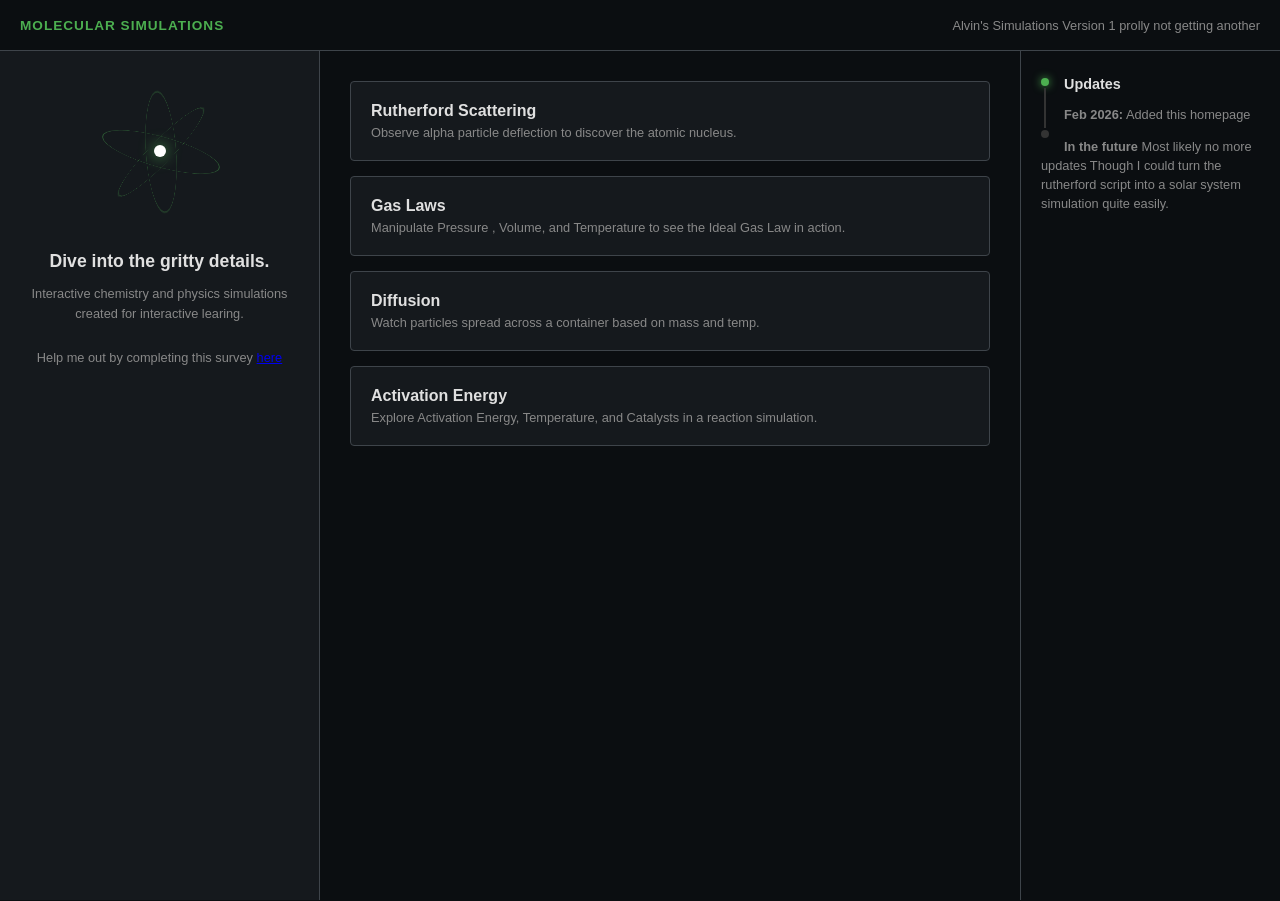
==== index.html @ 952d2d67 "Add files via upload" ====
<!DOCTYPE html>
<html lang="en">
<head>
    <meta charset="UTF-8">
    <meta name="viewport" content="width=device-width, initial-scale=1.0">
    <title>Molecular Simulations | Home</title>
    <link rel="stylesheet" href="css/New_Global_Style_sheet.css">
    <link rel="stylesheet" href="css/homepage_needed_css_and_i_was_too_lazy_to_use_the_global_stylesheet_so_i_made_another.css">
</head>
<body>
    <header>
        <div class="header-left">
            
            <div class="header-title" style="color: var(--accent-green);">MOLECULAR SIMULATIONS</div>
        </div>
        <div class="about-link">Alvin's Simulations Version 1 prolly not getting another</div>
    </header>

    <main class="home-container">
        <section class="hero-sidebar">
            <div class="atom-logo">
                <div class="nucleus-core"></div>
                <div class="electron-orbit orbit-1"></div>
                <div class="electron-orbit orbit-2"></div>
                <div class="electron-orbit orbit-3"></div>
            </div>
            <div class="hero-text">
                <h2>Dive into the gritty details.</h2>
                <p>Interactive chemistry and physics simulations created for interactive learing.</p>
                

                <p>Help me out by completing this survey <a href="https://docs.google.com/forms/d/e/1FAIpQLSfErrPiZkhOVlz86d4ylqI7jY0O-umaavbJKGQxiSGO2myeWA/viewform?usp=publish-editor target="_blank">here</a></p>
            </div>
        </section>

        <section class="sim-selection">
            <a href="/Simulations/ruther_2.html" class="sim-card">
                <div class="sim-info">
                    <h3>Rutherford Scattering</h3>
                    <p>Observe alpha particle deflection to discover the atomic nucleus.</p>
                </div>
                <div class="sim-preview rutherford-bg"></div>
            </a>

            <a href="/Simulations/gas_laws.html" class="sim-card">
                <div class="sim-info">
                    <h3>Gas Laws</h3>
                    <p>Manipulate Pressure , Volume, and Temperature to see the Ideal Gas Law in action.</p>
                </div>
                <div class="sim-preview gas-bg"></div>
            </a>

            <a href="/Simulations/diffusion.html" class="sim-card">
                <div class="sim-info">
                    <h3>Diffusion</h3>
                    <p>Watch particles spread across a container based on mass and temp.</p>
                </div>
                <div class="sim-preview diffusion-bg"></div>
            </a>

            <a href="/Simulations/test.html" class="sim-card">
                <div class="sim-info">
                    <h3>Activation Energy</h3>
                    <p>Explore Activation Energy, Temperature, and Catalysts in a reaction simulation.</p>
                </div>
                <div class="sim-preview activation-bg"></div>
            </a>
        </section>

        <aside class="side-panel">
            <div class="info-card">
                <div class="timeline">
                    <div class="dot active"></div>
                    <div class="line"></div>
                    <div class="dot"></div>
                </div>
                <div class="info-text">
                    <h3>Updates</h3>
                    <p><strong>Feb 2026:</strong> Added this homepage</p>
                    <p><strong>In the future</strong> Most likely no more updates Though I could turn the rutherford script into a solar system simulation quite easily.</p>
                </div>
            </div>
        </aside>
    </main>
</body>
</html>
---- css/New_Global_Style_sheet.css ----
:root {
    --bg-dark: #0b0e11;
    --panel-bg: #15191d;
    --accent-green: #4caf50;
    --border-color: #3e444a;
    --text-main: #e0e0e0;
    --text-muted: #888;
}

body, html {
    margin: 0; padding: 0; height: 100%;
    background: var(--bg-dark); color: var(--text-main);
    font-family: 'Segoe UI', Roboto, sans-serif;
    overflow: hidden;
}

header {
    height: 50px; border-bottom: 1px solid var(--border-color);
    display: flex; align-items: center; padding: 0 20px;
    justify-content: space-between; background: var(--bg-dark);
}

.header-left { display: flex; align-items: center; gap: 15px; }
.logo-link { text-decoration: none; color: inherit; }
.header-title { 
    font-weight: bold; font-size: 0.85rem; letter-spacing: 1px;
    padding: 4px 0; border: none;
}
.header-title:hover { color: var(--accent-green); }

.menu-btn { cursor: pointer; font-size: 1.2rem; text-decoration: none; color: inherit; }
.about-link { font-size: 0.8rem; color: var(--text-muted); }

main {
    display: grid;
    grid-template-columns: 300px 1fr 240px;
    height: calc(100vh - 50px);
}

.controls {
    background: var(--panel-bg); border-right: 1px solid var(--border-color);
    padding: 30px 20px; display: flex; flex-direction: column; gap: 30px;
}

.variable-group { display: flex; flex-direction: column; gap: 10px; }
.variable-group label { font-size: 0.75rem; color: var(--text-muted); text-transform: uppercase; }

input[type=range] {
    appearance: none; background: #333; height: 5px; border-radius: 5px; outline: none;
}
input[type=range]::-webkit-slider-thumb {
    appearance: none; width: 16px; height: 16px; background: var(--accent-green); border-radius: 2px; cursor: pointer;
}

select {
    background: #222; color: white; border: 1px solid var(--border-color);
    padding: 8px; border-radius: 4px;
}

button {
    background: transparent; border: 1px solid var(--border-color);
    color: var(--text-main); padding: 10px; cursor: pointer;
    font-size: 0.75rem; text-transform: uppercase; transition: 0.2s;
}
button:hover { background: #252a30; border-color: var(--accent-green); }
.primary-btn { border-color: var(--accent-green); color: var(--accent-green); }
.danger-btn { border-color: #f44336; color: #f44336; }

.sim-center {
    display: grid; grid-template-rows: 1fr 180px; padding: 20px; gap: 20px;
}
.sim-center.full { grid-template-rows: 1fr; } /* For Diffusion */

.canvas-container {
    background: #000; border: 1px solid var(--border-color); border-radius: 4px;
    position: relative; overflow: hidden;
}

.readings-container {
    background: var(--panel-bg); border: 1px solid var(--border-color);
    border-radius: 4px; padding: 15px; font-family: monospace; color: var(--accent-green);
}

.info-sidebar { background: var(--panel-bg); border-left: 1px solid var(--border-color); padding: 25px 15px; }
.timeline { float: left; margin-right: 15px; display: flex; flex-direction: column; align-items: center; }
.dot { width: 8px; height: 8px; border-radius: 50%; background: #333; margin: 2px 0; }
.dot.active { background: var(--accent-green); box-shadow: 0 0 8px var(--accent-green); }
.line { width: 2px; height: 40px; background: #333; }

.info-text h3 { margin: 0 0 10px 0; font-size: 0.9rem; color: var(--text-main); }
.info-text p { font-size: 0.8rem; color: var(--text-muted); line-height: 1.5; margin-bottom: 10px; }
.observation-box {
    background: rgba(76, 175, 80, 0.1); border-left: 2px solid var(--accent-green);
    padding: 10px; margin-top: 15px; font-size: 0.75rem;
}

canvas { width: 100%; height: 100%; display: block; }

/* Update these blocks in your global_lab.css */

.controls {
    display: flex;
    flex-direction: column;
    gap: 20px; /* Reduces space between variable groups and buttons */
    padding: 30px 20px;
    justify-content: flex-start; /* Ensures everything starts at the top */
}

.button-stack {
    display: flex;
    flex-direction: column;
    gap: 10px;
    width: 100%;
    margin-top: 10px; /* Changed from 'auto' to a small fixed margin */
}

.button-stack button {
    width: 100%;
    padding: 12px;
    font-weight: bold; /* Matches the chunky look from your image */
    background: rgba(255, 255, 255, 0.05); /* Slight dark backing */
    cursor: pointer;
}
---- css/homepage_needed_css_and_i_was_too_lazy_to_use_the_global_stylesheet_so_i_made_another.css ----
.home-container {
    display: grid;
    grid-template-columns: 320px 1fr 260px; 
    height: calc(100vh - 50px);
}


.hero-sidebar {
    background: var(--panel-bg);
    border-right: 1px solid var(--border-color);
    padding: 40px 25px;
    display: flex;
    flex-direction: column;
    align-items: center;
    text-align: center;
}

.atom-logo {
    position: relative;
    width: 120px;
    height: 120px;
    margin-bottom: 25px;
}

.nucleus-core {
    position: absolute;
    top: 50%; left: 50%;
    width: 12px; height: 12px;
    background: #fff;
    border-radius: 50%;
    transform: translate(-50%, -50%);
    box-shadow: 0 0 15px var(--accent-green);
}

.electron-orbit {
    position: absolute;
    top: 0; left: 0;
    width: 100%; height: 100%;
    border: 1px solid rgba(76, 175, 80, 0.4);
    border-radius: 50%;
}

.orbit-1 { transform: rotateX(75deg) rotateY(15deg); animation: rotate 4s linear infinite; }
.orbit-2 { transform: rotateX(75deg) rotateY(135deg); animation: rotate 5s linear infinite; }
.orbit-3 { transform: rotateX(15deg) rotateY(75deg); animation: rotate 6s linear infinite; }

@keyframes rotate { 100% { transform: rotate(360deg); } }

.hero-text h2 { 
    font-size: 1.1rem; 
    margin-bottom: 12px; 
    color: var(--text-main);
}

.hero-text p { 
    font-size: 0.8rem; 
    color: var(--text-muted); 
    line-height: 1.5;
    margin-bottom: 25px;
}


.sim-selection {
    padding: 30px;
    display: flex;
    flex-direction: column;
    gap: 15px;
    overflow-y: auto;
}

.sim-card {
    background: var(--panel-bg);
    border: 1px solid var(--border-color);
    display: flex; 
    justify-content: space-between;
    align-items: center;
    padding: 20px;
    text-decoration: none;
    color: inherit;
    border-radius: 4px;
    transition: all 0.2s ease-in-out;
}

.sim-card:hover {
    border-color: var(--accent-green);
    background: rgba(255, 255, 255, 0.02);
    transform: translateX(5px);
}

.sim-info h3 { 
    margin: 0 0 5px 0; 
    font-size: 1rem; 
    color: var(--text-main); 
}

.sim-info p { 
    margin: 0; 
    font-size: 0.8rem; 
    color: var(--text-muted); 
}





.side-panel {
    background: var(--bg-dark);
    border-left: 1px solid var(--border-color);
    padding: 25px 20px;
}
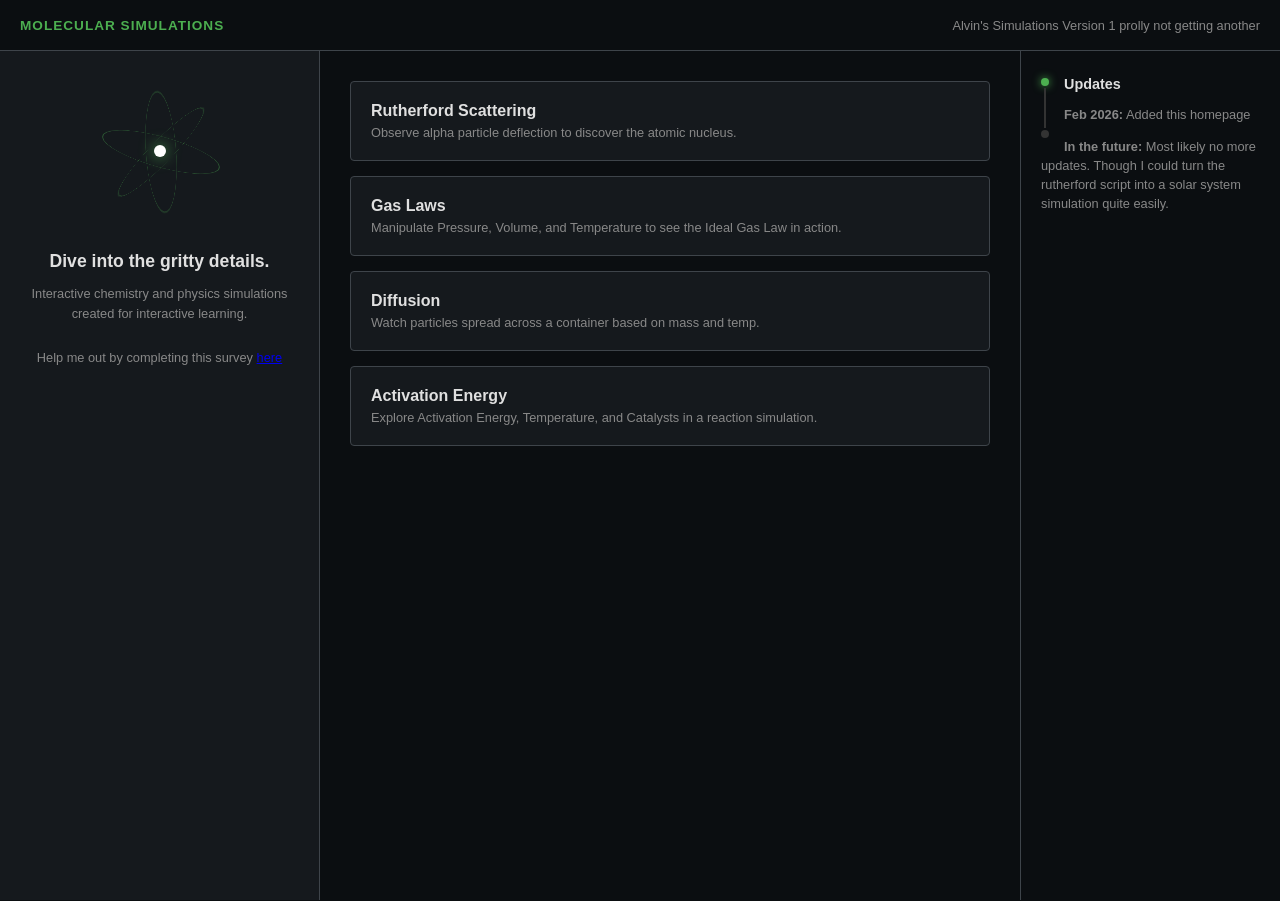
==== commit d2dfa1b5: "Fix HTML formatting and structure" ====
--- a/index.html
+++ b/index.html
@@ -10,7 +10,6 @@
 <body>
     <header>
         <div class="header-left">
-            
             <div class="header-title" style="color: var(--accent-green);">MOLECULAR SIMULATIONS</div>
         </div>
         <div class="about-link">Alvin's Simulations Version 1 prolly not getting another</div>
@@ -26,15 +25,14 @@
             </div>
             <div class="hero-text">
                 <h2>Dive into the gritty details.</h2>
-                <p>Interactive chemistry and physics simulations created for interactive learing.</p>
+                <p>Interactive chemistry and physics simulations created for interactive learning.</p>
                 
-
-                <p>Help me out by completing this survey <a href="https://docs.google.com/forms/d/e/1FAIpQLSfErrPiZkhOVlz86d4ylqI7jY0O-umaavbJKGQxiSGO2myeWA/viewform?usp=publish-editor target="_blank">here</a></p>
+                <p>Help me out by completing this survey <a href="https://docs.google.com/forms/d/e/1FAIpQLSfErrPiZkhOVlz86d4ylqI7jY0O-umaavbJKGQxiSGO2myeWA/viewform?usp=publish-editor" target="_blank">here</a></p>
             </div>
         </section>
 
         <section class="sim-selection">
-            <a href="/Simulations/ruther_2.html" class="sim-card">
+            <a href="Simulations/ruther_2.html" class="sim-card">
                 <div class="sim-info">
                     <h3>Rutherford Scattering</h3>
                     <p>Observe alpha particle deflection to discover the atomic nucleus.</p>
@@ -42,15 +40,15 @@
                 <div class="sim-preview rutherford-bg"></div>
             </a>
 
-            <a href="/Simulations/gas_laws.html" class="sim-card">
+            <a href="Simulations/gas_laws.html" class="sim-card">
                 <div class="sim-info">
                     <h3>Gas Laws</h3>
-                    <p>Manipulate Pressure , Volume, and Temperature to see the Ideal Gas Law in action.</p>
+                    <p>Manipulate Pressure, Volume, and Temperature to see the Ideal Gas Law in action.</p>
                 </div>
                 <div class="sim-preview gas-bg"></div>
             </a>
 
-            <a href="/Simulations/diffusion.html" class="sim-card">
+            <a href="Simulations/diffusion.html" class="sim-card">
                 <div class="sim-info">
                     <h3>Diffusion</h3>
                     <p>Watch particles spread across a container based on mass and temp.</p>
@@ -58,7 +56,7 @@
                 <div class="sim-preview diffusion-bg"></div>
             </a>
 
-            <a href="/Simulations/test.html" class="sim-card">
+            <a href="Simulations/test.html" class="sim-card">
                 <div class="sim-info">
                     <h3>Activation Energy</h3>
                     <p>Explore Activation Energy, Temperature, and Catalysts in a reaction simulation.</p>
@@ -77,10 +75,10 @@
                 <div class="info-text">
                     <h3>Updates</h3>
                     <p><strong>Feb 2026:</strong> Added this homepage</p>
-                    <p><strong>In the future</strong> Most likely no more updates Though I could turn the rutherford script into a solar system simulation quite easily.</p>
+                    <p><strong>In the future:</strong> Most likely no more updates. Though I could turn the rutherford script into a solar system simulation quite easily.</p>
                 </div>
             </div>
         </aside>
     </main>
 </body>
-</html>+</html>
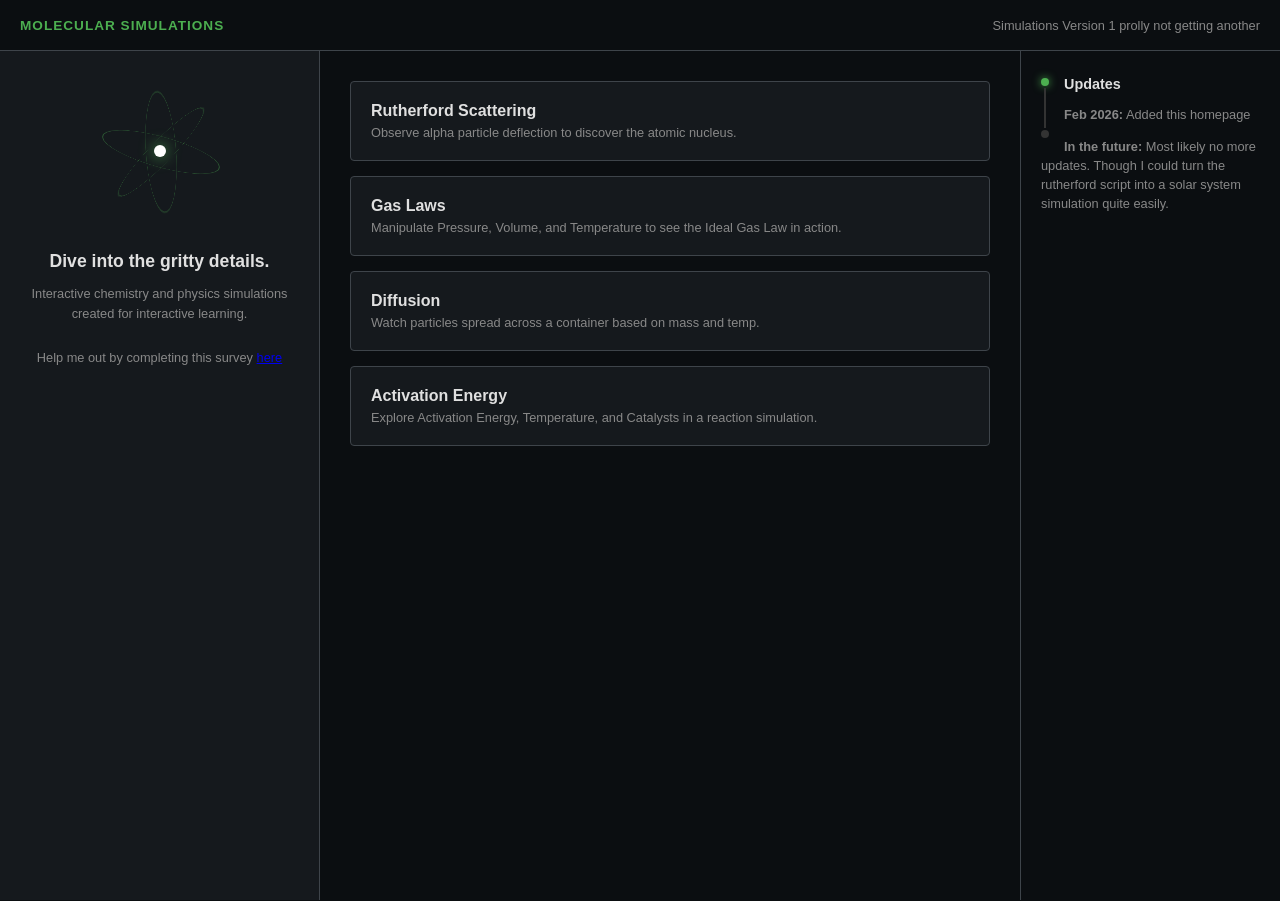
==== commit f1f2ca7c: "Update index.html Removed Identifiable Information" ====
--- a/index.html
+++ b/index.html
@@ -12,7 +12,7 @@
         <div class="header-left">
             <div class="header-title" style="color: var(--accent-green);">MOLECULAR SIMULATIONS</div>
         </div>
-        <div class="about-link">Alvin's Simulations Version 1 prolly not getting another</div>
+        <div class="about-link">Simulations Version 1 prolly not getting another</div>
     </header>
 
     <main class="home-container">
@@ -82,3 +82,4 @@
     </main>
 </body>
 </html>
+
